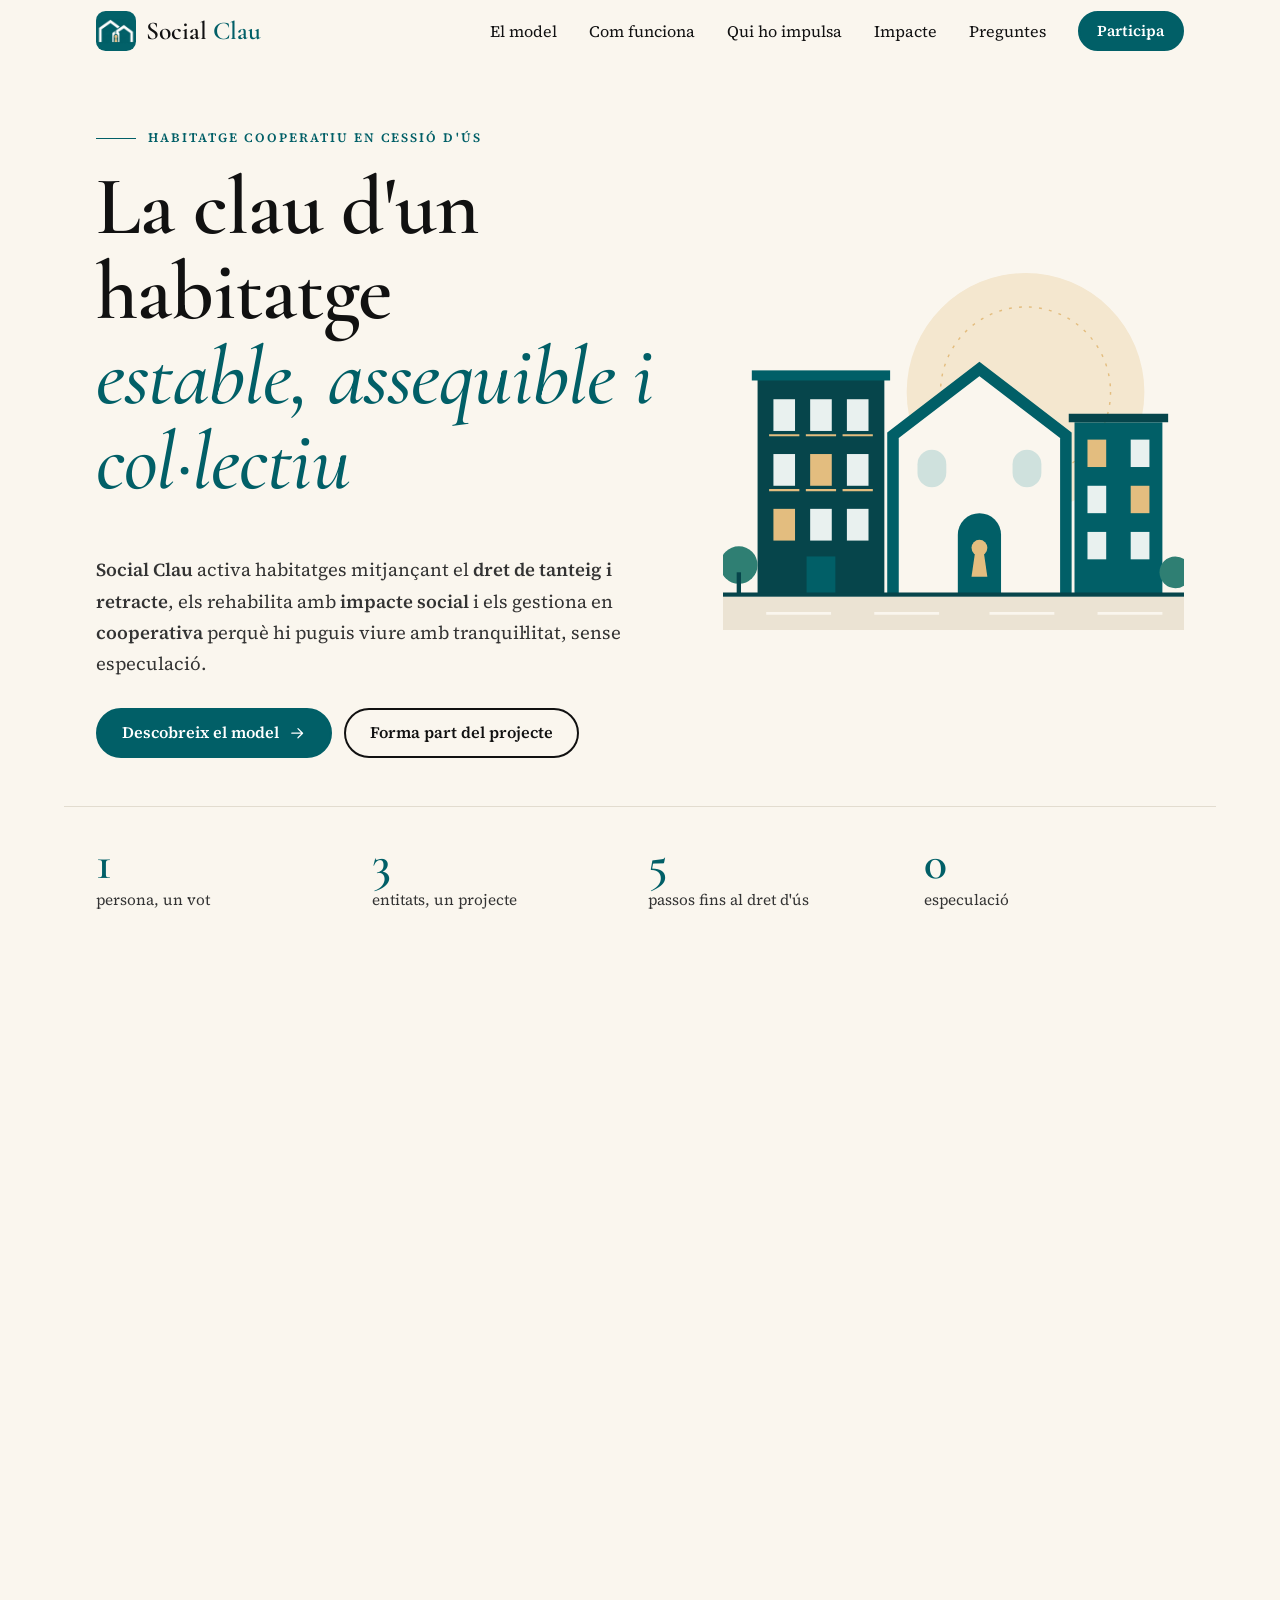
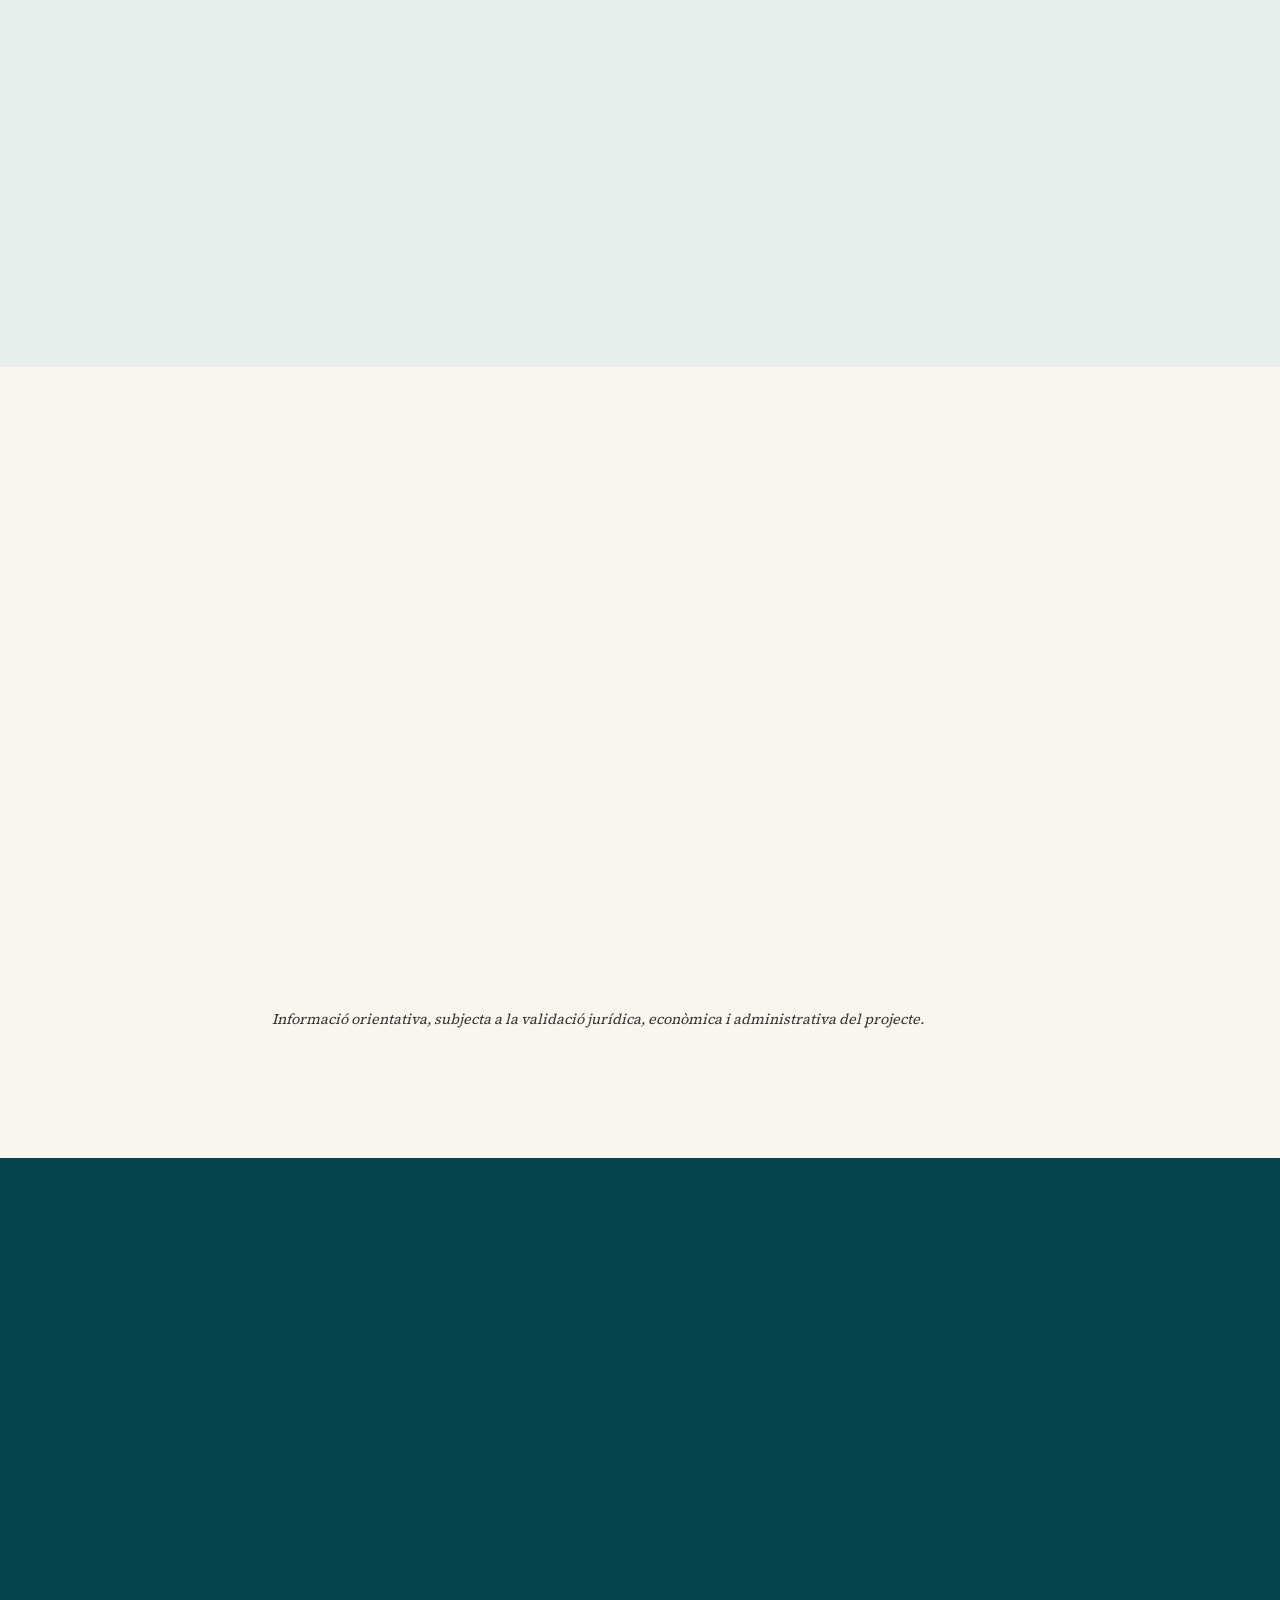
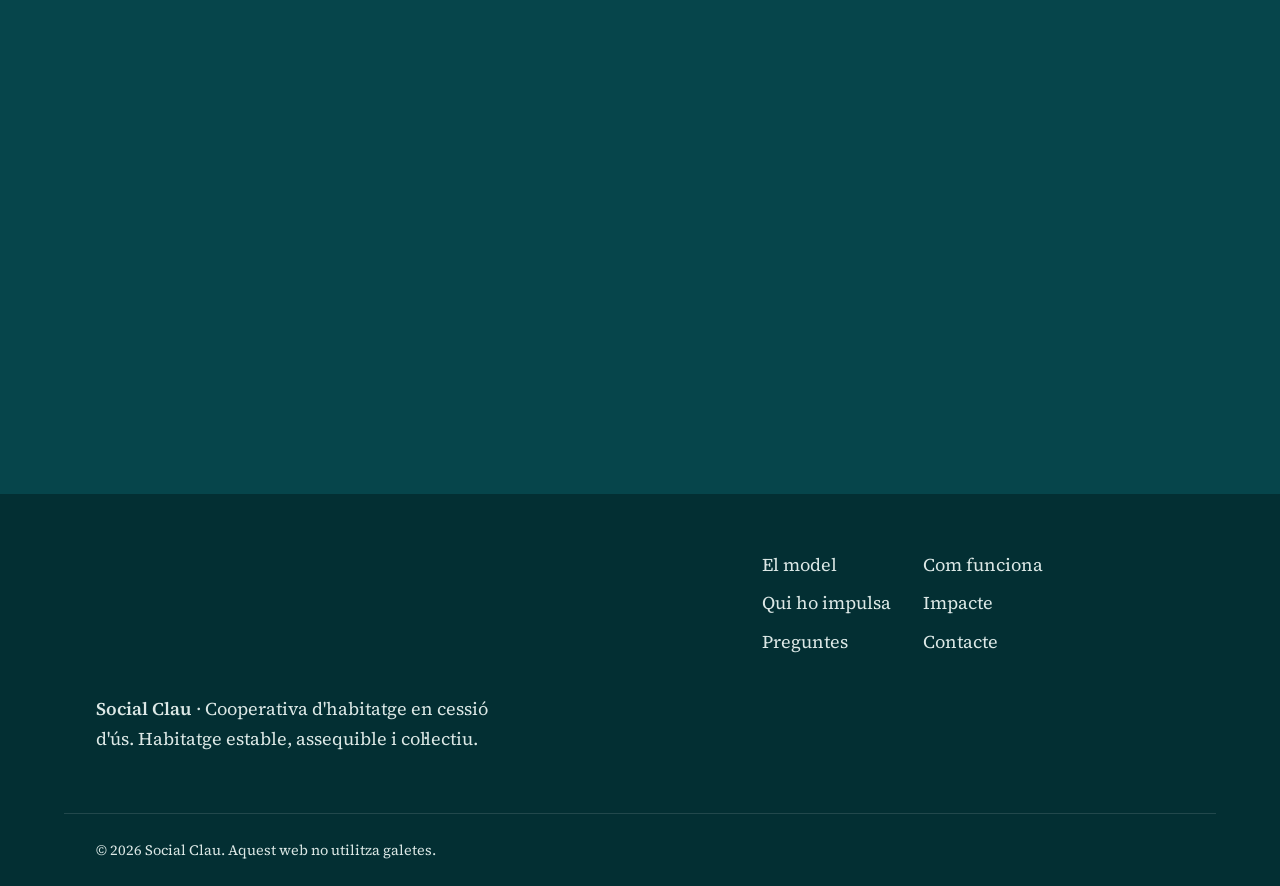
==== index.html @ f3b0b5d1 "Pugem la primera versió" ====
<!doctype html>
<html lang="ca">
<head>
  <meta charset="utf-8">
  <meta name="viewport" content="width=device-width, initial-scale=1">
  <meta http-equiv="Content-Security-Policy" content="default-src 'self'; script-src 'self'; style-src 'self'; img-src 'self' data:; font-src 'self'; connect-src 'none'; form-action 'none'; object-src 'none'; base-uri 'self'">
  <meta name="referrer" content="strict-origin-when-cross-origin">

  <title>Social Clau | Habitatge cooperatiu en cessió d'ús a Catalunya</title>
  <meta name="description" content="Social Clau és una cooperativa d'habitatge en cessió d'ús: activem habitatges mitjançant el dret de tanteig i retracte, els rehabilitem amb inserció laboral i hi vius amb estabilitat i preu assequible.">
  <meta name="robots" content="index, follow, max-image-preview:large">
  <meta name="theme-color" content="#015f67">
  <meta name="author" content="Social Clau">

  <meta property="og:type" content="website">
  <meta property="og:locale" content="ca_ES">
  <meta property="og:site_name" content="Social Clau">
  <meta property="og:title" content="Social Clau · La clau d'un habitatge estable, assequible i col·lectiu">
  <meta property="og:description" content="Cooperativa d'habitatge en cessió d'ús: tanteig i retracte, rehabilitació amb impacte social i gestió democràtica.">
  <meta property="og:image" content="images/socialclau-og.jpg">
  <meta property="og:image:width" content="1200">
  <meta property="og:image:height" content="630">
  <meta property="og:image:alt" content="Logotip de Social Clau, habitatge cooperatiu en cessió d'ús">
  <meta name="twitter:card" content="summary_large_image">

  <link rel="icon" href="images/favicon-32.png" sizes="32x32" type="image/png">
  <link rel="apple-touch-icon" href="images/apple-touch-icon.png">
  <link rel="preload" href="css/fonts/cormorant-garamond-600.woff2" as="font" type="font/woff2" crossorigin>
  <link rel="preload" href="css/fonts/source-serif-4-400.woff2" as="font" type="font/woff2" crossorigin>
  <link rel="stylesheet" href="css/estils.css">

  <script type="application/ld+json">
  {
    "@context": "https://schema.org",
    "@type": "Organization",
    "name": "Social Clau",
    "alternateName": "Social Clau, habitatge cooperatiu en cessió d'ús",
    "description": "Cooperativa d'habitatge en cessió d'ús que activa habitatges adquirits mitjançant el dret de tanteig i retracte, els rehabilita amb inserció laboral i els posa a disposició de les persones sòcies amb un dret d'ús estable.",
    "logo": "images/socialclau-logo.webp",
    "areaServed": "Catalunya",
    "knowsAbout": ["Habitatge cooperatiu", "Cessió d'ús", "Dret de tanteig i retracte", "Rehabilitació d'habitatges", "Inserció laboral", "Habitatge assequible"],
    "knowsLanguage": "ca"
  }
  </script>
  <script type="application/ld+json">
  {
    "@context": "https://schema.org",
    "@type": "FAQPage",
    "mainEntity": [
      {"@type": "Question", "name": "Què és l'habitatge cooperatiu en cessió d'ús?", "acceptedAnswer": {"@type": "Answer", "text": "És un model en què la cooperativa manté la propietat de l'habitatge i la persona sòcia en té un dret d'ús estable i de llarga durada, a canvi d'una aportació inicial retornable i d'una quota periòdica."}},
      {"@type": "Question", "name": "Quin paper té el dret de tanteig i retracte?", "acceptedAnswer": {"@type": "Answer", "text": "És el mecanisme legal que permet adquirir determinats habitatges amb preferència quan es venen, per incorporar-los al circuit d'habitatge social quan es compleixen els requisits jurídics i administratius."}},
      {"@type": "Question", "name": "Què aporta una persona sòcia de Social Clau?", "acceptedAnswer": {"@type": "Answer", "text": "Una aportació al capital social, que és retornable segons els estatuts, i una quota d'ús mensual. Els imports definitius es fixen a la documentació econòmica i contractual de cada promoció."}},
      {"@type": "Question", "name": "Com s'assignen els habitatges?", "acceptedAnswer": {"@type": "Answer", "text": "Mitjançant criteris d'admissió i adjudicació aprovats per l'assemblea de la cooperativa, transparents i compatibles amb els requisits socials i administratius aplicables."}},
      {"@type": "Question", "name": "En què es diferencia de comprar o de llogar?", "acceptedAnswer": {"@type": "Answer", "text": "No t'endeutes per comprar ni depens de la renovació d'un lloguer: tens un dret d'ús estable, participes en les decisions i l'habitatge queda protegit de l'especulació."}}
    ]
  }
  </script>
  <script src="js/main.js"></script>
</head>
<body>
  <a class="salta" href="#contingut">Salta al contingut</a>

  <header class="capcalera" id="capcalera">
    <div class="capcalera__inner">
      <a class="marca" href="#inici" aria-label="Social Clau, tornar a l'inici">
        <img src="images/apple-touch-icon.png" alt="Social Clau, símbol de les cases i la clau" width="40" height="40">
        <span>Social <em>Clau</em></span>
      </a>
      <button class="menu-boto" type="button" aria-expanded="false" aria-controls="menu">
        <span class="menu-boto__linia" aria-hidden="true"></span>
        <span class="visualment-amagat">Obre el menú</span>
      </button>
      <nav class="menu" id="menu" aria-label="Navegació principal">
        <ul>
          <li><a href="#model">El model</a></li>
          <li><a href="#proces">Com funciona</a></li>
          <li><a href="#entitats">Qui ho impulsa</a></li>
          <li><a href="#impacte">Impacte</a></li>
          <li><a href="#preguntes">Preguntes</a></li>
          <li><a class="boto boto--petit" href="#contacte">Participa</a></li>
        </ul>
      </nav>
    </div>
  </header>

  <main id="contingut">
    <!-- 01 · Hero -->
    <section class="hero" id="inici" aria-labelledby="hero-titol">
      <div class="hero__inner contenidor">
        <div class="hero__text">
          <p class="avantitol">Habitatge cooperatiu en cessió d'ús</p>
          <h1 id="hero-titol">La clau d'un habitatge <em>estable, assequible i col·lectiu</em></h1>
          <p class="hero__entrada"><strong>Social Clau</strong> activa habitatges mitjançant el <strong>dret de tanteig i retracte</strong>, els rehabilita amb <strong>impacte social</strong> i els gestiona en <strong>cooperativa</strong> perquè hi puguis viure amb tranquil·litat, sense especulació.</p>
          <div class="accions">
            <a class="boto" href="#model">Descobreix el model <svg aria-hidden="true"><use href="images/icones.svg#i-fletxa"/></svg></a>
            <a class="boto boto--linia" href="#contacte">Forma part del projecte</a>
          </div>
        </div>
        <figure class="hero__imatge">
          <img src="images/socialclau-habitatge-cooperatiu.svg" alt="Social Clau: barri d'habitatges cooperatius amb una porta en forma de clau" width="640" height="520" fetchpriority="high">
        </figure>
      </div>
      <ul class="xifres contenidor" aria-label="Social Clau en xifres">
        <li><strong>1</strong><span>persona, un vot</span></li>
        <li><strong>3</strong><span>entitats, un projecte</span></li>
        <li><strong>5</strong><span>passos fins al dret d'ús</span></li>
        <li><strong>0</strong><span>especulació</span></li>
      </ul>
    </section>

    <!-- 02 · Què és -->
    <section class="seccio" id="model" aria-labelledby="model-titol">
      <div class="contenidor dividit">
        <figure class="dividit__imatge revela">
          <img src="images/socialclau-cessio-us.svg" alt="Social Clau: la clau del dret d'ús compartida per la comunitat de persones sòcies" width="560" height="480" loading="lazy">
        </figure>
        <div class="dividit__text revela">
          <p class="avantitol"><span class="numero">01</span> Què és?</p>
          <h2 id="model-titol">No compres l'habitatge: <em>en tens el dret d'ús</em></h2>
          <p>A <strong>Social Clau</strong> la propietat és de la <strong>cooperativa</strong> i queda vinculada per sempre a una finalitat social. Com a persona sòcia, fas una <strong>aportació inicial retornable</strong>, pagues una <strong>quota d'ús assequible</strong> i disposes d'un habitatge de manera estable, amb veu i vot en totes les decisions.</p>
          <p>És una tercera via entre la compra i el lloguer, inspirada en els models cooperatius que funcionen des de fa dècades al nord d'Europa i que ja creixen a Catalunya.</p>
        </div>
      </div>

      <div class="contenidor">
        <h3 class="subtitol revela">Per què la cessió d'ús?</h3>
        <ul class="targetes targetes--3">
          <li class="targeta revela">
            <svg class="targeta__icona" aria-hidden="true"><use href="images/icones.svg#i-casa"/></svg>
            <h4>Estabilitat</h4>
            <p>Un <strong>dret d'ús de llarga durada</strong>: sense renovacions de contracte ni pujades imprevisibles.</p>
          </li>
          <li class="targeta revela">
            <svg class="targeta__icona" aria-hidden="true"><use href="images/icones.svg#i-euro"/></svg>
            <h4>Assequibilitat</h4>
            <p>Quotes calculades sobre el <strong>cost real</strong> de l'habitatge, no sobre el preu de mercat.</p>
          </li>
          <li class="targeta revela">
            <svg class="targeta__icona" aria-hidden="true"><use href="images/icones.svg#i-comunitat"/></svg>
            <h4>Comunitat</h4>
            <p><strong>Una persona, un vot.</strong> Convivència, corresponsabilitat i cura dels espais compartits.</p>
          </li>
        </ul>
      </div>
    </section>

    <!-- 03 · Com funciona -->
    <section class="seccio seccio--fosca" id="proces" aria-labelledby="proces-titol">
      <div class="contenidor">
        <div class="capcalera-seccio revela">
          <p class="avantitol"><span class="numero">02</span> Com funciona?</p>
          <h2 id="proces-titol">De l'oportunitat <em>al dret d'ús</em></h2>
          <p>Una cadena de valor social completa, en cinc passos simples i verificables.</p>
        </div>
        <ol class="passos">
          <li class="pas revela">
            <span class="pas__num">01</span>
            <svg class="pas__icona" aria-hidden="true"><use href="images/icones.svg#i-casa"/></svg>
            <h3>Habitatge</h3>
            <p>Identifiquem habitatges que poden incorporar-se al projecte social.</p>
          </li>
          <li class="pas revela">
            <span class="pas__num">02</span>
            <svg class="pas__icona" aria-hidden="true"><use href="images/icones.svg#i-document"/></svg>
            <h3>Tanteig</h3>
            <p>S'adquireixen mitjançant el <strong>dret de tanteig i retracte</strong>.</p>
          </li>
          <li class="pas revela">
            <span class="pas__num">03</span>
            <svg class="pas__icona" aria-hidden="true"><use href="images/icones.svg#i-eina"/></svg>
            <h3>Rehabilitació</h3>
            <p>Es rehabiliten amb criteris tècnics i <strong>inserció laboral</strong>.</p>
          </li>
          <li class="pas revela">
            <span class="pas__num">04</span>
            <svg class="pas__icona" aria-hidden="true"><use href="images/icones.svg#i-comunitat"/></svg>
            <h3>Cooperativa</h3>
            <p>Les persones sòcies s'organitzen i decideixen de manera democràtica.</p>
          </li>
          <li class="pas revela">
            <span class="pas__num">05</span>
            <svg class="pas__icona" aria-hidden="true"><use href="images/icones.svg#i-clau"/></svg>
            <h3>Dret d'ús</h3>
            <p>Adjudicació, quotes i <strong>entrada a viure</strong>. La clau ja és teva.</p>
          </li>
        </ol>
      </div>
    </section>

    <!-- 04 · Qui ho impulsa -->
    <section class="seccio" id="entitats" aria-labelledby="entitats-titol">
      <div class="contenidor">
        <div class="capcalera-seccio revela">
          <p class="avantitol"><span class="numero">03</span> Qui ho impulsa?</p>
          <h2 id="entitats-titol">Tres organitzacions, <em>un sol projecte</em></h2>
          <p>Cada entitat té un rol clar: així no es confonen mai <strong>propietat</strong>, <strong>obra</strong> i <strong>governança</strong>.</p>
        </div>
        <ul class="targetes targetes--3">
          <li class="targeta targeta--rol revela">
            <svg class="targeta__icona" aria-hidden="true"><use href="images/icones.svg#i-escut"/></svg>
            <p class="targeta__verb">Adquirir</p>
            <h3>Associació Social House</h3>
            <p>Accés als habitatges mitjançant tanteig i retracte, <strong>preservació de la finalitat social</strong> i coordinació institucional.</p>
          </li>
          <li class="targeta targeta--rol revela">
            <svg class="targeta__icona" aria-hidden="true"><use href="images/icones.svg#i-eina"/></svg>
            <p class="targeta__verb">Rehabilitar</p>
            <h3>Eina Activa, empresa d'inserció</h3>
            <p>Diagnosi, pressupost, rehabilitació i control tècnic, amb <strong>inserció laboral</strong> vinculada a les obres.</p>
          </li>
          <li class="targeta targeta--rol revela">
            <svg class="targeta__icona" aria-hidden="true"><use href="images/icones.svg#i-clau"/></svg>
            <p class="targeta__verb">Habitar</p>
            <h3>Social Clau, cooperativa</h3>
            <p>Grup promotor, persones sòcies, <strong>dret d'ús</strong>, quotes, convivència i participació democràtica.</p>
          </li>
        </ul>
        <p class="lema revela">Adquirir <span aria-hidden="true">+</span> rehabilitar <span aria-hidden="true">+</span> habitar en comunitat</p>
      </div>
    </section>

    <!-- 05 · Impacte -->
    <section class="seccio seccio--suau" id="impacte" aria-labelledby="impacte-titol">
      <div class="contenidor dividit dividit--invers">
        <figure class="dividit__imatge revela">
          <img src="images/socialclau-rehabilitacio.svg" alt="Social Clau: rehabilitació d'un habitatge amb bastida i persones en inserció laboral" width="560" height="480" loading="lazy">
        </figure>
        <div class="dividit__text revela">
          <p class="avantitol"><span class="numero">04</span> Impacte social</p>
          <h2 id="impacte-titol">Habitatge, ocupació <em>i comunitat</em></h2>
          <p>Cada habitatge que recupera <strong>Social Clau</strong> genera valor més enllà de les seves parets.</p>
          <ul class="llista-impacte">
            <li><strong>Habitatges recuperats</strong> i tornats a l'ús residencial.</li>
            <li><strong>Itineraris laborals</strong> per a persones en inserció, en obres reals.</li>
            <li><strong>Patrimoni protegit</strong> i vinculat de forma permanent a una finalitat social.</li>
            <li><strong>Governança compartida</strong> i corresponsabilitat comunitària.</li>
          </ul>
        </div>
      </div>
      <div class="contenidor dividit">
        <figure class="dividit__imatge revela">
          <img src="images/socialclau-comunitat.svg" alt="Social Clau: assemblea de persones sòcies de la cooperativa d'habitatge" width="560" height="480" loading="lazy">
        </figure>
        <blockquote class="cita revela">
          <p>«La casa és protecció; la clau representa accés i oportunitat; la doble silueta, <em>comunitat</em>.»</p>
          <footer>— El significat del símbol de <strong>Social Clau</strong></footer>
        </blockquote>
      </div>
    </section>

    <!-- 06 · Preguntes freqüents -->
    <section class="seccio" id="preguntes" aria-labelledby="preguntes-titol">
      <div class="contenidor contenidor--estret">
        <div class="capcalera-seccio revela">
          <p class="avantitol"><span class="numero">05</span> Preguntes clau</p>
          <h2 id="preguntes-titol">Entendre <em>el model</em></h2>
        </div>
        <div class="faq">
          <details class="revela">
            <summary>Què és l'habitatge cooperatiu en cessió d'ús?</summary>
            <p>És un model en què la <strong>cooperativa manté la propietat</strong> de l'habitatge i la persona sòcia en té un <strong>dret d'ús estable i de llarga durada</strong>, a canvi d'una aportació inicial retornable i d'una quota periòdica.</p>
          </details>
          <details class="revela">
            <summary>Quin paper té el dret de tanteig i retracte?</summary>
            <p>És el mecanisme legal que permet adquirir determinats habitatges <strong>amb preferència</strong> quan es venen, per incorporar-los al circuit d'habitatge social quan es compleixen els requisits jurídics i administratius.</p>
          </details>
          <details class="revela">
            <summary>Què aporta una persona sòcia?</summary>
            <p>Una <strong>aportació al capital social</strong>, retornable segons els estatuts, i una <strong>quota d'ús</strong> mensual. Els imports definitius es fixen a la documentació econòmica i contractual de cada promoció.</p>
          </details>
          <details class="revela">
            <summary>Com s'assignen els habitatges?</summary>
            <p>Mitjançant <strong>criteris d'admissió i adjudicació</strong> aprovats per l'assemblea de la cooperativa, transparents i compatibles amb els requisits socials i administratius aplicables.</p>
          </details>
          <details class="revela">
            <summary>En què es diferencia de comprar o de llogar?</summary>
            <p>No t'endeutes per comprar ni depens de la renovació d'un lloguer: tens un <strong>dret d'ús estable</strong>, participes en les decisions i l'habitatge queda <strong>protegit de l'especulació</strong>.</p>
          </details>
        </div>
        <p class="nota">Informació orientativa, subjecta a la validació jurídica, econòmica i administrativa del projecte.</p>
      </div>
    </section>

    <!-- 07 · Contacte -->
    <section class="seccio seccio--fosca" id="contacte" aria-labelledby="contacte-titol">
      <div class="contenidor">
        <div class="capcalera-seccio revela">
          <p class="avantitol"><span class="numero">06</span> Com hi participo?</p>
          <h2 id="contacte-titol">Obrim la porta <em>al grup promotor</em></h2>
          <p>Escriu-nos i explica'ns el teu interès. Et respondrem per correu electrònic.</p>
        </div>
        <ul class="targetes targetes--3">
          <li class="targeta targeta--contacte revela">
            <svg class="targeta__icona" aria-hidden="true"><use href="images/icones.svg#i-clau"/></svg>
            <h3>Persona interessada</h3>
            <p>Vull conèixer els requisits per ser persona sòcia. Indica'ns el <strong>municipi</strong>, la teva <strong>situació</strong> i el teu interès.</p>
            <a class="boto js-correu" href="#contacte" data-assumpte="Persona interessada - Social Clau">Escriu-nos <svg aria-hidden="true"><use href="images/icones.svg#i-correu"/></svg></a>
          </li>
          <li class="targeta targeta--contacte revela">
            <svg class="targeta__icona" aria-hidden="true"><use href="images/icones.svg#i-entitat"/></svg>
            <h3>Entitat o administració</h3>
            <p>Vull impulsar habitatge social. Explica'ns la teva <strong>organització</strong> i la teva <strong>proposta</strong>.</p>
            <a class="boto js-correu" href="#contacte" data-assumpte="Entitat o administracio - Social Clau">Escriu-nos <svg aria-hidden="true"><use href="images/icones.svg#i-correu"/></svg></a>
          </li>
          <li class="targeta targeta--contacte revela">
            <svg class="targeta__icona" aria-hidden="true"><use href="images/icones.svg#i-ma"/></svg>
            <h3>Col·laborador tècnic</h3>
            <p>Vull sumar capacitats. Digues-nos la teva <strong>especialitat</strong> i el <strong>territori</strong> on treballes.</p>
            <a class="boto js-correu" href="#contacte" data-assumpte="Col·laboracio tecnica - Social Clau">Escriu-nos <svg aria-hidden="true"><use href="images/icones.svg#i-correu"/></svg></a>
          </li>
        </ul>
        <p class="correu-directe revela">O escriu directament a <a class="js-correu js-correu-text" href="#contacte">l'adreça de contacte</a><noscript>info (arrova) socialclau (punt) cat</noscript></p>
      </div>
    </section>
  </main>

  <footer class="peu">
    <div class="contenidor peu__inner">
      <div class="peu__marca">
        <img src="images/socialclau-logo.webp" alt="Social Clau, habitatge cooperatiu en cessió d'ús" width="240" height="160" loading="lazy">
        <p><strong>Social Clau</strong> · Cooperativa d'habitatge en cessió d'ús. Habitatge estable, assequible i col·lectiu.</p>
      </div>
      <nav aria-label="Navegació del peu">
        <ul>
          <li><a href="#model">El model</a></li>
          <li><a href="#proces">Com funciona</a></li>
          <li><a href="#entitats">Qui ho impulsa</a></li>
          <li><a href="#impacte">Impacte</a></li>
          <li><a href="#preguntes">Preguntes</a></li>
          <li><a href="#contacte">Contacte</a></li>
        </ul>
      </nav>
    </div>
    <div class="contenidor peu__legal">
      <p>© <span class="js-any">2026</span> Social Clau. Aquest web no utilitza galetes.</p>
    </div>
  </footer>
</body>
</html>
---- css/estils.css ----
/* ==========================================================================
   Social Clau · Estils (mobile-first)
   ========================================================================== */

/* Tipografies locals (llicència OFL, vegeu css/fonts/OFL-*.txt) */
@font-face { font-family: "Cormorant Garamond"; src: url("fonts/cormorant-garamond-500.woff2") format("woff2"); font-weight: 500; font-style: normal; font-display: swap; }
@font-face { font-family: "Cormorant Garamond"; src: url("fonts/cormorant-garamond-500-italic.woff2") format("woff2"); font-weight: 500; font-style: italic; font-display: swap; }
@font-face { font-family: "Cormorant Garamond"; src: url("fonts/cormorant-garamond-600.woff2") format("woff2"); font-weight: 600; font-style: normal; font-display: swap; }
@font-face { font-family: "Source Serif 4"; src: url("fonts/source-serif-4-400.woff2") format("woff2"); font-weight: 400; font-style: normal; font-display: swap; }
@font-face { font-family: "Source Serif 4"; src: url("fonts/source-serif-4-600.woff2") format("woff2"); font-weight: 600 700; font-style: normal; font-display: swap; }

:root {
  /* Colors del logotip */
  --teal: #015f67;
  --teal-fosc: #06454b;
  --teal-clar: #e6efed;
  --sorra: #e3bd7f;
  --sorra-clar: #f4e7cf;
  --crema: #faf6ee;
  --blanc: #fff;
  /* Text: negre per a màxima llegibilitat */
  --tinta: #111;
  --tinta-suau: #333;
  --linia: #e2dccf;

  --font-titols: "Cormorant Garamond", Garamond, "Times New Roman", serif;
  --font-text: "Source Serif 4", Georgia, "Times New Roman", serif;

  --ample: 72rem;
  --marge: 1rem;
  --radi: 1.25rem;
  --ombra: 0 1rem 2.5rem rgba(6, 69, 75, .09);
  --transicio: .6s cubic-bezier(.2, .7, .2, 1);
}

/* Base ------------------------------------------------------------------ */
*, *::before, *::after { box-sizing: border-box; }
html { scroll-behavior: smooth; scroll-padding-top: 5rem; -webkit-text-size-adjust: 100%; }
body {
  margin: 0;
  font-family: var(--font-text);
  font-size: 1.0625rem;
  line-height: 1.7;
  color: var(--tinta);
  background: var(--crema);
  text-rendering: optimizeLegibility;
}
img, svg { display: block; max-width: 100%; height: auto; }
h1, h2, h3, h4 { margin: 0 0 .6em; line-height: 1.1; color: var(--tinta); }
h1, h2 { font-family: var(--font-titols); font-weight: 600; letter-spacing: -.01em; }
h1 em, h2 em { font-weight: 500; font-style: italic; color: var(--teal); }
h3, h4 { font-weight: 600; font-size: 1.2rem; line-height: 1.3; }
p { margin: 0 0 1em; }
strong { font-weight: 600; }
a { color: var(--teal); text-underline-offset: .2em; }
ul, ol { margin: 0; padding: 0; list-style: none; }
figure { margin: 0; }
:focus-visible { outline: 3px solid var(--sorra); outline-offset: 3px; border-radius: 4px; }

.visualment-amagat {
  position: absolute; width: 1px; height: 1px; overflow: hidden;
  clip: rect(0 0 0 0); white-space: nowrap;
}
.salta {
  position: absolute; left: 1rem; top: -4rem; z-index: 100;
  padding: .6rem 1rem; background: var(--tinta); color: var(--blanc); border-radius: .5rem;
}
.salta:focus { top: 1rem; }

.contenidor { width: 100%; max-width: var(--ample); margin-inline: auto; padding-inline: var(--marge); }
.contenidor--estret { max-width: 50rem; }

/* Botons ---------------------------------------------------------------- */
.boto {
  display: inline-flex; align-items: center; gap: .55rem;
  padding: .85rem 1.5rem;
  font: 600 1rem/1.2 var(--font-text);
  color: var(--blanc); background: var(--teal);
  border: 2px solid var(--teal); border-radius: 999px;
  text-decoration: none; cursor: pointer;
  transition: background-color .25s, color .25s, transform .25s, box-shadow .25s;
}
.boto svg { width: 1.15rem; height: 1.15rem; transition: transform .25s; }
.boto:hover { background: var(--teal-fosc); border-color: var(--teal-fosc); transform: translateY(-2px); box-shadow: 0 .6rem 1.4rem rgba(1, 95, 103, .25); }
.boto:hover svg { transform: translateX(3px); }
.boto--linia { color: var(--tinta); background: transparent; border-color: var(--tinta); }
.boto--linia:hover { color: var(--blanc); background: var(--tinta); border-color: var(--tinta); }
.boto--petit { padding: .55rem 1.1rem; font-size: .95rem; }

.avantitol {
  display: flex; align-items: center; gap: .75rem;
  margin-bottom: 1rem;
  font-size: .8rem; font-weight: 600; letter-spacing: .16em; text-transform: uppercase;
  color: var(--teal);
}
.avantitol::before { content: ""; width: 2.5rem; height: 1px; background: currentColor; }
.avantitol .numero { font-family: var(--font-titols); font-size: 1.1rem; letter-spacing: 0; }
.avantitol:has(.numero)::before { display: none; }

/* Capçalera ------------------------------------------------------------- */
.capcalera {
  position: sticky; top: 0; z-index: 50;
  background: rgba(250, 246, 238, .94);
  border-bottom: 1px solid transparent;
  transition: border-color .3s, box-shadow .3s;
}
@supports (backdrop-filter: blur(8px)) { .capcalera { backdrop-filter: blur(8px); } }
.capcalera.es-desplacat { border-color: var(--linia); box-shadow: 0 .25rem 1rem rgba(0, 0, 0, .04); }
.capcalera__inner {
  display: flex; align-items: center; justify-content: space-between; flex-wrap: wrap;
  max-width: var(--ample); margin-inline: auto; padding: .7rem var(--marge);
}
.marca { display: flex; align-items: center; gap: .65rem; text-decoration: none; color: var(--tinta); }
.marca img { width: 2.5rem; height: 2.5rem; border-radius: .6rem; }
.marca span { font: 600 1.6rem/1 var(--font-titols); }
.marca em { font-style: normal; color: var(--teal); }

.menu-boto {
  display: none; width: 2.75rem; height: 2.75rem; padding: 0;
  background: none; border: 1px solid var(--linia); border-radius: .6rem; cursor: pointer;
}
.menu-boto__linia, .menu-boto__linia::before, .menu-boto__linia::after {
  display: block; width: 1.25rem; height: 2px; margin-inline: auto;
  background: var(--tinta); transition: transform .3s, background-color .3s;
}
.menu-boto__linia { position: relative; }
.menu-boto__linia::before, .menu-boto__linia::after { content: ""; position: absolute; left: 0; }
.menu-boto__linia::before { top: -6px; }
.menu-boto__linia::after { top: 6px; }
.menu-boto[aria-expanded="true"] .menu-boto__linia { background: transparent; }
.menu-boto[aria-expanded="true"] .menu-boto__linia::before { transform: translateY(6px) rotate(45deg); }
.menu-boto[aria-expanded="true"] .menu-boto__linia::after { transform: translateY(-6px) rotate(-45deg); }

.menu { width: 100%; }
.menu ul { display: flex; flex-direction: column; gap: .25rem; padding: 1rem 0 .5rem; }
.menu a:not(.boto) {
  display: block; padding: .6rem 0;
  color: var(--tinta); text-decoration: none; font-size: 1.05rem;
  border-bottom: 1px solid var(--linia);
}
.menu .boto { margin-top: .75rem; align-self: flex-start; }

/* Amb JS, el menú mòbil es plega */
.js .menu-boto { display: block; }
.js .menu { display: none; }
.js .menu.es-obert { display: block; animation: apareix .3s ease-out; }

/* Hero ------------------------------------------------------------------ */
.hero { padding: 2.5rem 0 3rem; overflow: hidden; }
.hero__inner { display: grid; gap: 2.5rem; align-items: center; }
.hero h1 { font-size: clamp(2.6rem, 9vw, 5.2rem); line-height: 1.02; }
.hero h1 em { display: block; }
.hero__entrada { font-size: 1.15rem; color: var(--tinta-suau); max-width: 36rem; }
.accions { display: flex; flex-wrap: wrap; gap: .75rem; margin-top: 1.75rem; }
.hero__imatge img { width: 100%; animation: flota 7s ease-in-out infinite; }
.hero__text > * { animation: puja .9s var(--transicio) both; }
.hero__text > :nth-child(2) { animation-delay: .1s; }
.hero__text > :nth-child(3) { animation-delay: .2s; }
.hero__text > :nth-child(4) { animation-delay: .3s; }

.xifres {
  display: grid; grid-template-columns: repeat(2, 1fr); gap: 1.5rem 1rem;
  margin-top: 3rem; padding-top: 2rem; border-top: 1px solid var(--linia);
}
.xifres li { display: flex; flex-direction: column; }
.xifres strong { font: 600 3rem/1 var(--font-titols); color: var(--teal); }
.xifres span { font-size: .95rem; color: var(--tinta-suau); }

/* Seccions -------------------------------------------------------------- */
.seccio { padding: 4.5rem 0; }
.seccio h2 { font-size: clamp(2.2rem, 7vw, 3.6rem); }
.seccio--suau { background: var(--teal-clar); }
.seccio--fosca { background: var(--teal-fosc); color: var(--blanc); }
.seccio--fosca h2, .seccio--fosca h3, .seccio--fosca .avantitol { color: var(--blanc); }
.seccio--fosca h2 em { color: var(--sorra); }
.seccio--fosca .capcalera-seccio p:not(.avantitol) { color: #e4eeec; }

.capcalera-seccio { max-width: 42rem; margin-bottom: 2.5rem; }
.capcalera-seccio p:not(.avantitol) { font-size: 1.1rem; color: var(--tinta-suau); }

.dividit { display: grid; gap: 2.5rem; align-items: center; }
.dividit + .dividit, .dividit + .contenidor { margin-top: 4rem; }
.dividit__imatge img { width: 100%; border-radius: var(--radi); box-shadow: var(--ombra); }
.dividit__text p { color: var(--tinta-suau); }
.subtitol { font: 600 clamp(1.8rem, 5vw, 2.4rem)/1.15 var(--font-titols); margin-bottom: 1.5rem; }

/* Targetes -------------------------------------------------------------- */
.targetes { display: grid; gap: 1.25rem; }
.targeta {
  position: relative; padding: 2rem 1.75rem;
  background: var(--blanc); border: 1px solid var(--linia); border-radius: var(--radi);
  transition: transform .35s, box-shadow .35s, border-color .35s;
}
.targeta:hover { transform: translateY(-4px); box-shadow: var(--ombra); border-color: var(--sorra); }
.targeta p { margin: 0; color: var(--tinta-suau); }
.targeta h3, .targeta h4 { margin-bottom: .5rem; }
.targeta__icona {
  width: 3rem; height: 3rem; padding: .65rem; margin-bottom: 1.25rem;
  color: var(--teal); background: var(--sorra-clar); border-radius: 50%;
}
.targeta--rol { border-top: 4px solid var(--teal); }
.targeta__verb {
  font: italic 500 1.35rem/1 var(--font-titols); color: var(--teal) !important;
  margin-bottom: .4rem !important;
}
.targeta--contacte { display: flex; flex-direction: column; color: var(--tinta); }
.targeta--contacte p { margin-bottom: 1.5rem; }
.targeta--contacte .boto { margin-top: auto; align-self: flex-start; }
.seccio--fosca .targeta { border-color: transparent; }
.seccio--fosca .targeta h3 { color: var(--tinta); }

.lema {
  margin: 3rem 0 0; text-align: center;
  font: italic 500 clamp(1.5rem, 5vw, 2.2rem)/1.3 var(--font-titols); color: var(--teal);
}
.lema span { color: var(--sorra); font-style: normal; padding-inline: .25em; }

/* Passos del procés ----------------------------------------------------- */
.passos { display: grid; gap: 1rem; }
.pas {
  position: relative; padding: 1.75rem 1.5rem;
  border: 1px solid rgba(255, 255, 255, .18); border-radius: var(--radi);
  transition: background-color .35s, border-color .35s;
}
.pas:hover { background: rgba(255, 255, 255, .05); border-color: var(--sorra); }
.pas__num { position: absolute; top: 1.25rem; right: 1.5rem; font: 600 2.4rem/1 var(--font-titols); color: var(--sorra); }
.pas__icona { width: 2.25rem; height: 2.25rem; color: var(--sorra); margin-bottom: 1rem; }
.pas h3 { font-size: 1.25rem; margin-bottom: .35rem; }
.pas p { margin: 0; color: #e4eeec; }
.pas strong { color: var(--blanc); }

/* Impacte --------------------------------------------------------------- */
.llista-impacte { margin-top: 1.5rem; }
.llista-impacte li {
  position: relative; padding: .9rem 0 .9rem 2.25rem;
  border-bottom: 1px solid rgba(1, 95, 103, .18); color: var(--tinta);
}
.llista-impacte li::before {
  content: ""; position: absolute; left: 0; top: 1.3rem;
  width: 1.1rem; height: 1.1rem; border-radius: 50%;
  background: var(--sorra); box-shadow: inset 0 0 0 4px var(--teal-clar);
  outline: 1px solid var(--teal);
}
.cita { margin: 0; padding-left: 1.5rem; border-left: 3px solid var(--sorra); }
.cita p { font: italic 500 clamp(1.7rem, 5vw, 2.5rem)/1.25 var(--font-titols); color: var(--tinta); }
.cita em { color: var(--teal); }
.cita footer { font-size: .95rem; color: var(--tinta-suau); }

/* Preguntes ------------------------------------------------------------- */
.faq details { border-bottom: 1px solid var(--linia); }
.faq details:first-child { border-top: 1px solid var(--linia); }
.faq summary {
  position: relative; display: block; padding: 1.25rem 2.5rem 1.25rem 0;
  font-weight: 600; font-size: 1.1rem; cursor: pointer; list-style: none;
  transition: color .25s;
}
.faq summary::-webkit-details-marker { display: none; }
.faq summary::after {
  content: "+"; position: absolute; right: .25rem; top: 50%; transform: translateY(-50%);
  font: 500 1.8rem/1 var(--font-titols); color: var(--teal); transition: transform .3s;
}
.faq details[open] summary::after { transform: translateY(-50%) rotate(45deg); }
.faq summary:hover { color: var(--teal); }
.faq details p { padding-bottom: 1.25rem; color: var(--tinta-suau); }
.faq details[open] p { animation: apareix .4s ease-out; }
.nota { margin-top: 1.5rem; font-size: .9rem; font-style: italic; color: var(--tinta-suau); }

/* Contacte -------------------------------------------------------------- */
.correu-directe { margin: 2.5rem 0 0; text-align: center; color: #e4eeec; }
.correu-directe a { color: var(--sorra); font-weight: 600; }

/* Peu ------------------------------------------------------------------- */
.peu { padding: 3.5rem 0 1.5rem; background: #032f33; color: #dce8e6; }
.peu__inner { display: grid; gap: 2rem; }
.peu__marca img { width: 12rem; border-radius: .75rem; margin-bottom: 1rem; }
.peu__marca p { max-width: 26rem; }
.peu nav ul { display: grid; grid-template-columns: repeat(2, auto); gap: .5rem 2rem; justify-content: start; }
.peu a { color: #dce8e6; text-decoration: none; }
.peu a:hover { color: var(--sorra); text-decoration: underline; }
.peu__legal { margin-top: 2.5rem; padding-top: 1.5rem; border-top: 1px solid rgba(255, 255, 255, .12); font-size: .9rem; }
.peu__legal p { margin: 0; }

/* Animacions ------------------------------------------------------------ */
@keyframes puja { from { opacity: 0; transform: translateY(1.5rem); } to { opacity: 1; transform: none; } }
@keyframes apareix { from { opacity: 0; transform: translateY(-.4rem); } to { opacity: 1; transform: none; } }
@keyframes flota { 0%, 100% { transform: translateY(0); } 50% { transform: translateY(-10px); } }

/* Revelat en fer scroll (només si hi ha JS) */
.js .revela { opacity: 0; transform: translateY(2rem); transition: opacity var(--transicio), transform var(--transicio); }
.js .revela.es-visible { opacity: 1; transform: none; }
.js .targetes .revela:nth-child(2), .js .passos .revela:nth-child(2) { transition-delay: .1s; }
.js .targetes .revela:nth-child(3), .js .passos .revela:nth-child(3) { transition-delay: .2s; }
.js .passos .revela:nth-child(4) { transition-delay: .3s; }
.js .passos .revela:nth-child(5) { transition-delay: .4s; }

@media (prefers-reduced-motion: reduce) {
  html { scroll-behavior: auto; }
  *, *::before, *::after { animation: none !important; transition: none !important; }
  .js .revela { opacity: 1; transform: none; }
}

/* Tauleta --------------------------------------------------------------- */
@media (min-width: 40em) {
  :root { --marge: 2rem; }
  .xifres { grid-template-columns: repeat(4, 1fr); }
  .targetes--3 { grid-template-columns: repeat(2, 1fr); }
  .passos { grid-template-columns: repeat(2, 1fr); }
  .peu__inner { grid-template-columns: 1.5fr 1fr; }
}

/* Escriptori ------------------------------------------------------------ */
@media (min-width: 62em) {
  body { font-size: 1.125rem; }
  .js .menu-boto { display: none; }
  .js .menu, .menu { display: block; width: auto; }
  .menu ul { flex-direction: row; align-items: center; gap: 2rem; padding: 0; }
  .menu a:not(.boto) { position: relative; padding: .3rem 0; border: 0; font-size: 1rem; }
  .menu a:not(.boto)::after {
    content: ""; position: absolute; left: 0; bottom: 0; width: 100%; height: 1px;
    background: var(--teal); transform: scaleX(0); transform-origin: right; transition: transform .35s;
  }
  .menu a:not(.boto):hover::after { transform: scaleX(1); transform-origin: left; }
  .menu .boto { margin: 0; }

  .hero { padding: 4rem 0 4rem; }
  .hero__inner { grid-template-columns: 1.1fr .9fr; gap: 4rem; }
  .seccio { padding: 7rem 0; }
  .dividit { grid-template-columns: 1fr 1fr; gap: 5rem; }
  .dividit--invers .dividit__imatge { order: 2; }
  .targetes--3 { grid-template-columns: repeat(3, 1fr); }
  .passos { grid-template-columns: repeat(5, 1fr); }
}
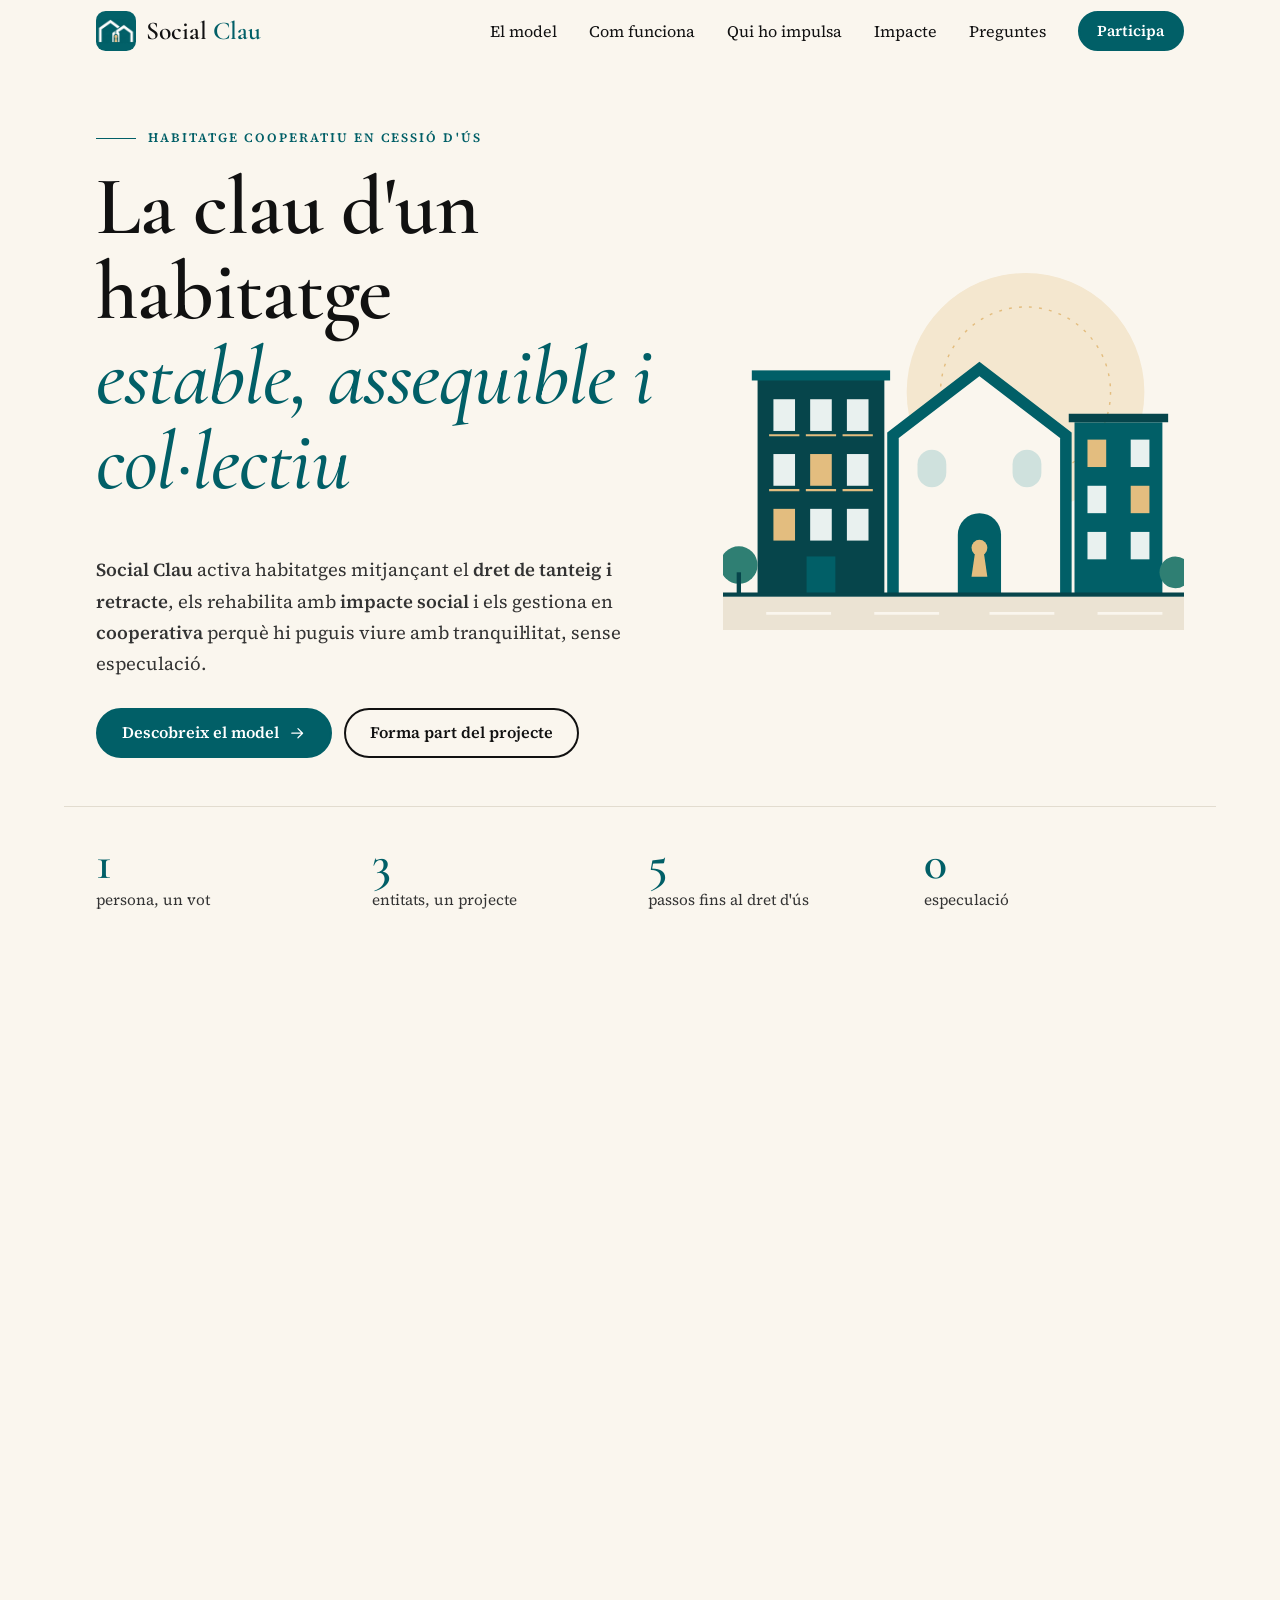
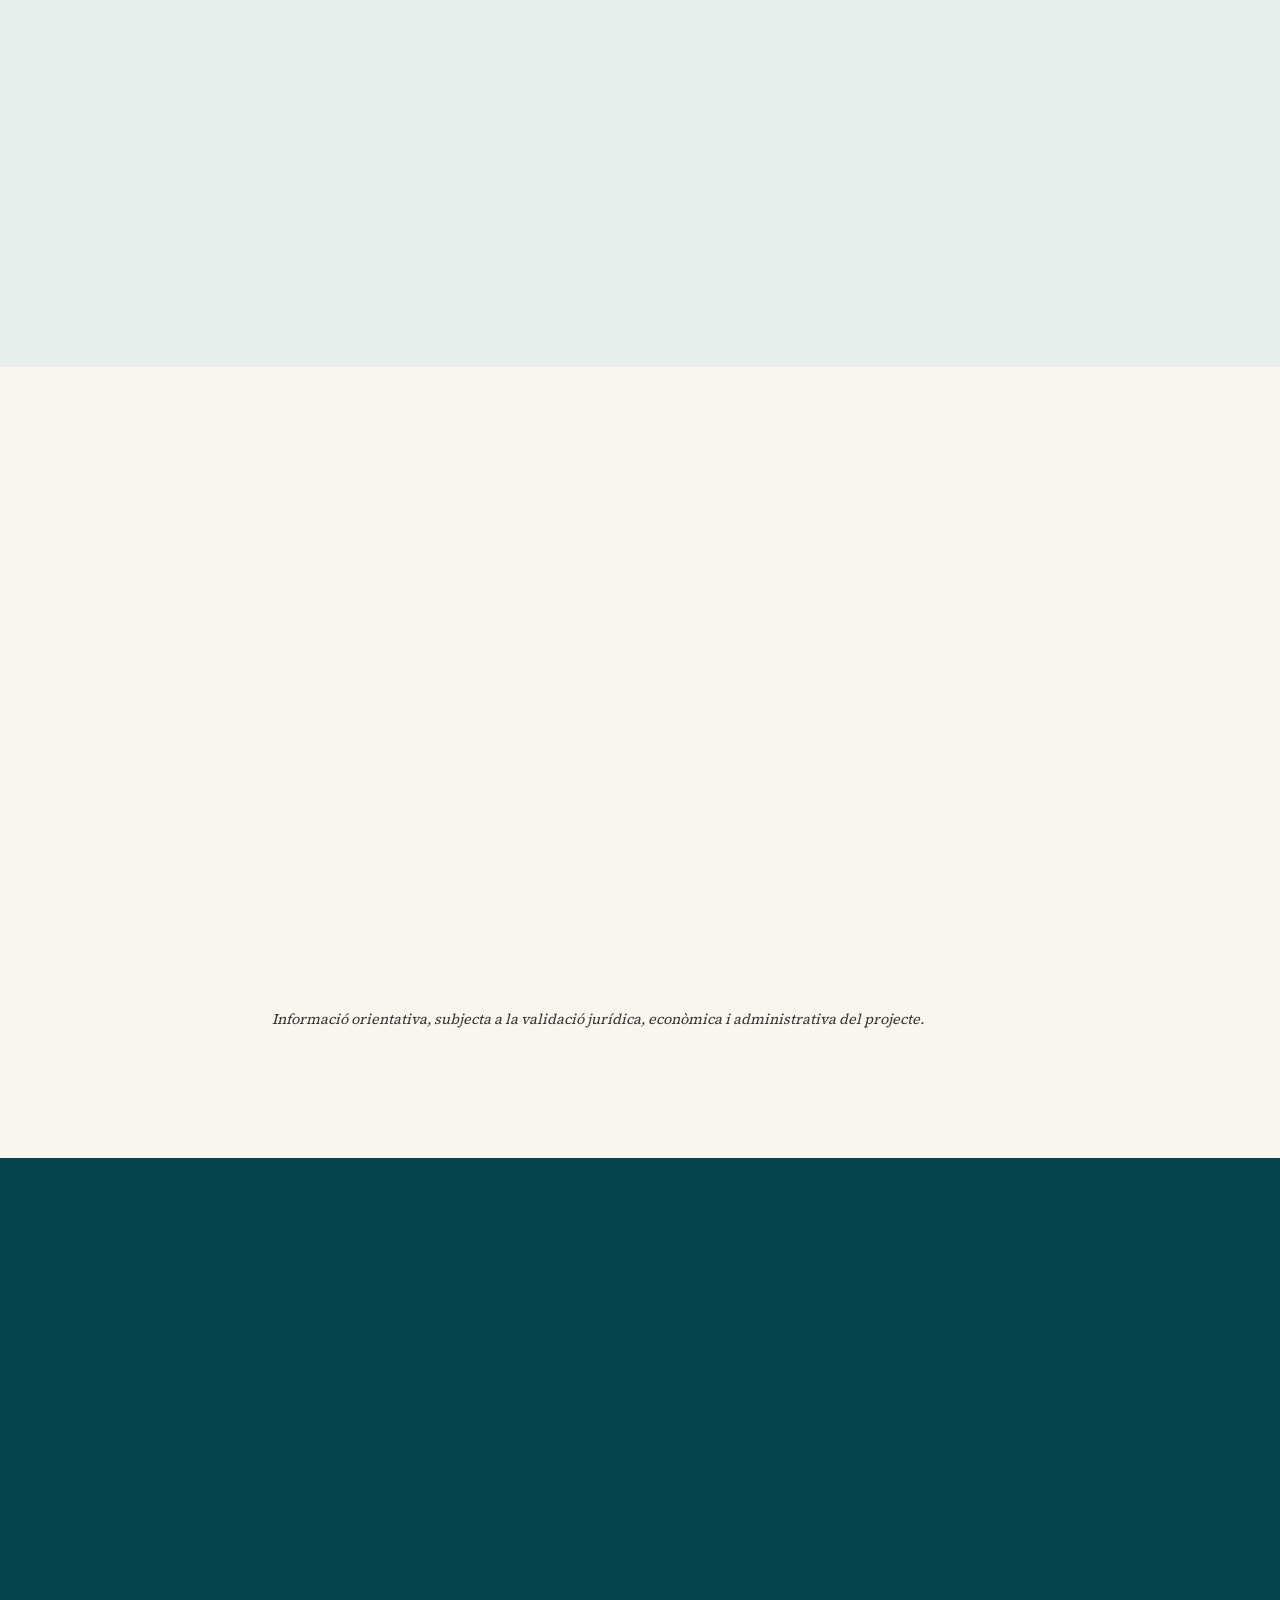
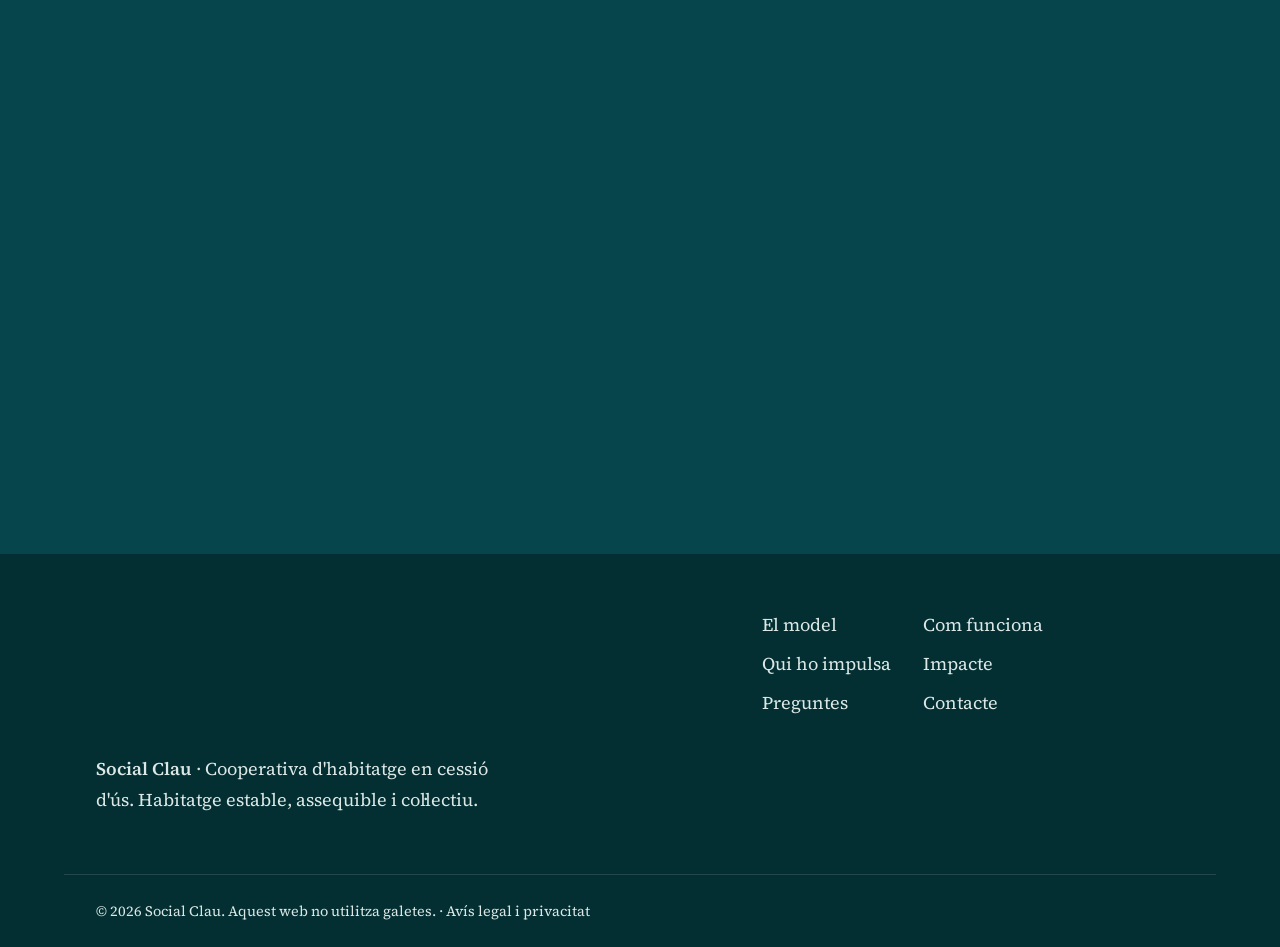
==== commit e102f864: "Afegim tot el tema legal (Avís legal i privacitat)" ====
--- a/index.html
+++ b/index.html
@@ -310,6 +310,7 @@
           </li>
         </ul>
         <p class="correu-directe revela">O escriu directament a <a class="js-correu js-correu-text" href="#contacte">l'adreça de contacte</a><noscript>info (arrova) socialclau (punt) cat</noscript></p>
+        <p class="privacitat revela">Les dades que ens enviïs per correu només s'utilitzaran per respondre la teva consulta. Més informació a la <a href="aviso.html#privacitat">política de privacitat</a>.</p>
       </div>
     </section>
   </main>
@@ -332,7 +333,7 @@
       </nav>
     </div>
     <div class="contenidor peu__legal">
-      <p>© <span class="js-any">2026</span> Social Clau. Aquest web no utilitza galetes.</p>
+      <p>© <span class="js-any">2026</span> Social Clau. Aquest web no utilitza galetes. · <a href="aviso.html">Avís legal i privacitat</a></p>
     </div>
   </footer>
 </body>
--- a/css/estils.css
+++ b/css/estils.css
@@ -268,6 +268,15 @@
 /* Contacte -------------------------------------------------------------- */
 .correu-directe { margin: 2.5rem 0 0; text-align: center; color: #e4eeec; }
 .correu-directe a { color: var(--sorra); font-weight: 600; }
+.privacitat { max-width: 36rem; margin: .75rem auto 0; text-align: center; font-size: .9rem; color: #e4eeec; }
+.privacitat a { color: var(--sorra); }
+
+/* Avís legal ------------------------------------------------------------ */
+.legal h1 { font-size: clamp(2.4rem, 8vw, 3.8rem); }
+.legal h2 { margin-top: 2.5rem; font-size: clamp(1.6rem, 5vw, 2rem); }
+.legal p, .legal li { color: var(--tinta-suau); }
+.legal__dades { margin-bottom: 1em; }
+.legal__dades li { padding: .5rem 0; border-bottom: 1px solid var(--linia); }
 
 /* Peu ------------------------------------------------------------------- */
 .peu { padding: 3.5rem 0 1.5rem; background: #032f33; color: #dce8e6; }
@@ -279,6 +288,8 @@
 .peu a:hover { color: var(--sorra); text-decoration: underline; }
 .peu__legal { margin-top: 2.5rem; padding-top: 1.5rem; border-top: 1px solid rgba(255, 255, 255, .12); font-size: .9rem; }
 .peu__legal p { margin: 0; }
+.peu--simple { padding-top: 1.5rem; }
+.peu--simple .peu__legal { margin-top: 0; padding-top: 0; border: 0; }
 
 /* Animacions ------------------------------------------------------------ */
 @keyframes puja { from { opacity: 0; transform: translateY(1.5rem); } to { opacity: 1; transform: none; } }
